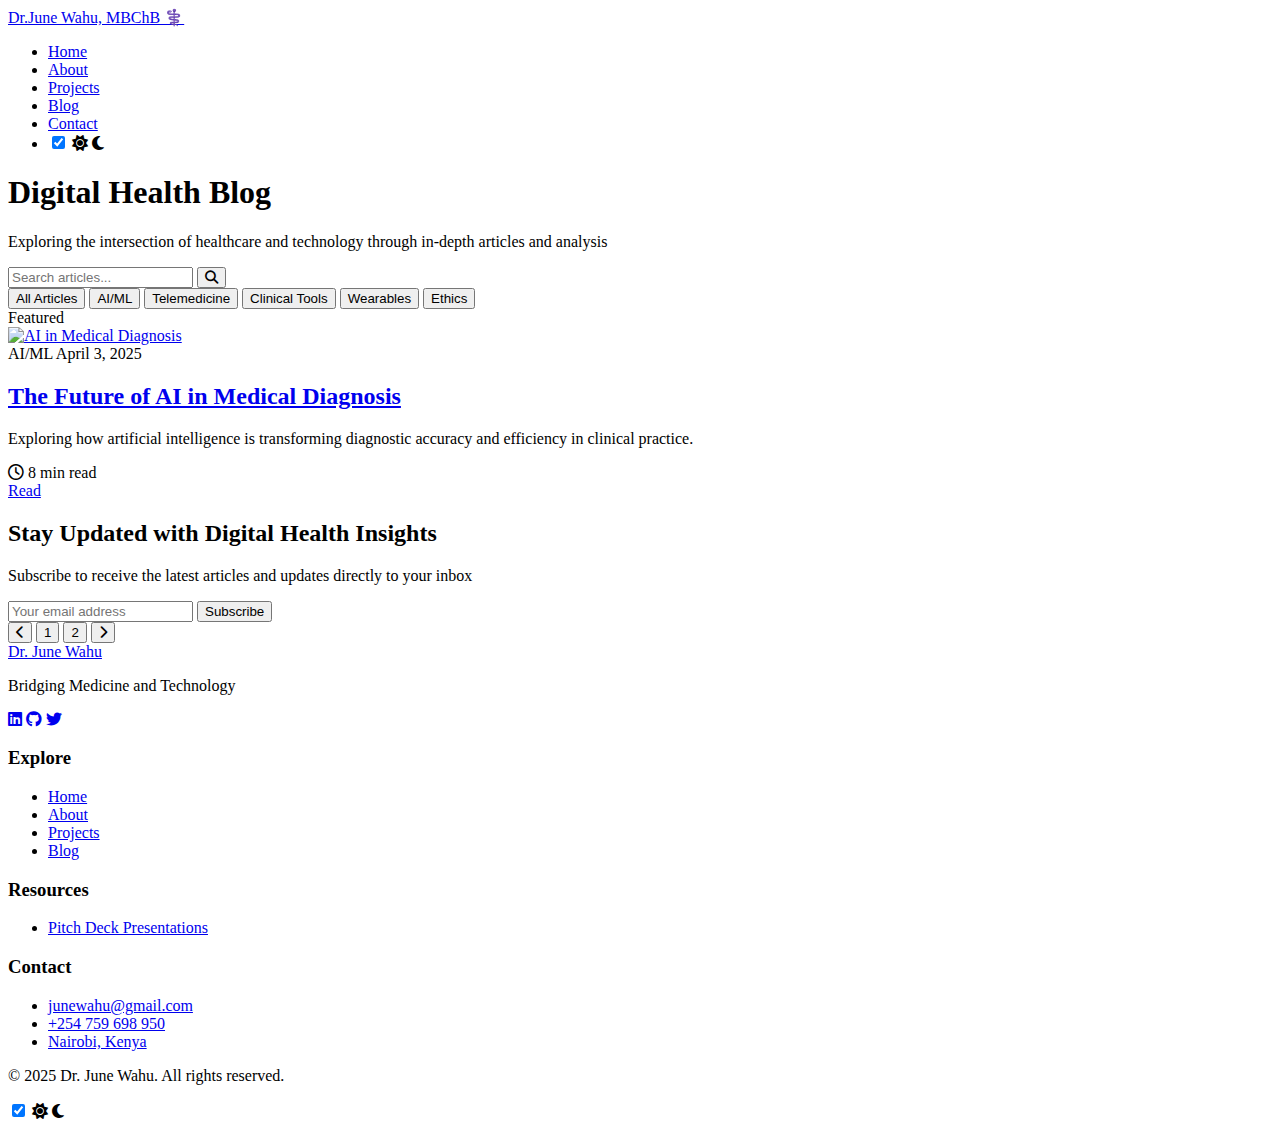
==== blog/index.html @ 99b5a613 "feat: add core HTML skeleton for homepage, pitch decks and blog" ====
<!DOCTYPE html>
<html lang="en">
<head>
    <meta charset="UTF-8">
    <meta name="viewport" content="width=device-width, initial-scale=1.0">
    <title>Digital Health Blog | Dr. June Wahu</title>
    <meta name="description" content="Exploring the intersection of healthcare and technology with Dr. June Wahu">
    <!-- Favicon -->
    <link rel="icon" href="../assets/images/favicon.ico">
    <!-- Font Awesome for icons -->
    <link rel="stylesheet" href="https://cdnjs.cloudflare.com/ajax/libs/font-awesome/6.4.0/css/all.min.css">
    <!-- Google Fonts -->
    <link href="https://fonts.googleapis.com/css2?family=Poppins:wght@300;400;500;600;700&family=Playfair+Display:wght@400;500;600;700&display=swap" rel="stylesheet">
    <!-- CSS -->
    <link rel="stylesheet" href="../assets/css/main.css">
    <link rel="stylesheet" href="../assets/css/light-mode.css" id="theme-style">
</head>
<body>
    <!-- Navigation -->
    <header class="glassmorphism">
        <div class="container">
            <nav>
                <div class="logo">
                    <a href="../index.html">Dr.<span>June Wahu, MBChB ⚕️</span></a>
                </div>
                <ul class="nav-links">
                    <li><a href="../index.html#home">Home</a></li>
                    <li><a href="../index.html#about">About</a></li>
                    <li><a href="../index.html#projects">Projects</a></li>
                    <li><a href="index.html" class="active">Blog</a></li>
                    <li><a href="../index.html#contact">Contact</a></li>
                    <li>
                        <div class="theme-toggle">
                            <input type="checkbox" id="dark-mode-toggle" checked>
                            <label for="dark-mode-toggle" class="toggle-label">
                                <i class="fas fa-sun"></i>
                                <i class="fas fa-moon"></i>
                                <span class="ball"></span>
                            </label>
                        </div>
                    </li>
                </ul>
                <div class="hamburger">
                    <span class="bar"></span>
                    <span class="bar"></span>
                    <span class="bar"></span>
                </div>
            </nav>
        </div>
    </header>

    <!-- Blog Hero Section -->
    <section class="blog-hero">
        <div class="container">
            <h1>Digital Health Blog</h1>
            <p class="subtitle">Exploring the intersection of healthcare and technology through in-depth articles and analysis</p>
            <div class="search-bar">
                <input type="text" placeholder="Search articles...">
                <button class="btn btn-primary"><i class="fas fa-search"></i></button>
            </div>
        </div>
    </section>

    <!-- Blog Content -->
    <main class="blog-index">
        <div class="container">
            <!-- Category Filter -->
            <div class="category-filter">
                <button class="btn btn-secondary active">All Articles</button>
                <button class="btn btn-secondary">AI/ML</button>
                <button class="btn btn-secondary">Telemedicine</button>
                <button class="btn btn-secondary">Clinical Tools</button>
                <button class="btn btn-secondary">Wearables</button>
                <button class="btn btn-secondary">Ethics</button>
            </div>

            <!-- Blog Grid -->
            <div class="blog-grid">
                <!-- Featured Article -->
                <article class="blog-card glassmorphism">
                    <div class="featured-badge">Featured</div>
                    <a href="ai-medical-diagnosis.html" class="blog-card-image">
                        <img src="../assets/images/blog/ai-diagnosis.jpg" alt="AI in Medical Diagnosis">
                    </a>
                    <div class="blog-card-content">
                        <div class="post-meta">
                            <span class="category">AI/ML</span>
                            <span class="date">April 3, 2025</span>
                        </div>
                        <h2><a href="ai-medical-diagnosis.html">The Future of AI in Medical Diagnosis</a></h2>
                        <p>Exploring how artificial intelligence is transforming diagnostic accuracy and efficiency in clinical practice.</p>
                        <div class="blog-card-footer">
                            <div class="read-time">
                                <i class="far fa-clock"></i>
                                <span>8 min read</span>
                            </div>
                            <a href="ai-medical-diagnosis.html" class="btn btn-primary btn-sm">Read</a>
                        </div>
                    </div>
                </article>

                <!-- Repeat for other blog articles -->
            </div>

            <!-- Subscribe Call-to-Action -->
            <div class="subscribe-cta glassmorphism">
                <h2>Stay Updated with Digital Health Insights</h2>
                <p>Subscribe to receive the latest articles and updates directly to your inbox</p>
                <form class="subscribe-form">
                    <input type="email" placeholder="Your email address" required>
                    <button type="submit" class="btn btn-primary">Subscribe</button>
                </form>
            </div>

            <!-- Pagination -->
            <div class="pagination">
                <button class="btn btn-secondary disabled"><i class="fas fa-chevron-left"></i></button>
                <button class="btn btn-primary active">1</button>
                <button class="btn btn-secondary">2</button>
                <button class="btn btn-secondary"><i class="fas fa-chevron-right"></i></button>
            </div>
        </div>
    </main>

    <!-- Footer -->
    <footer class="footer">
        <div class="container">
            <div class="footer-content">
                <div class="footer-brand">
                    <a href="../index.html" class="logo">Dr. June Wahu</a>
                    <p>Bridging Medicine and Technology</p>
                    <div class="social-links">
                        <a href="https://linkedin.com/in/junewahumwangi" target="_blank"><i class="fab fa-linkedin"></i></a>
                        <a href="https://github.com/junewahu" target="_blank"><i class="fab fa-github"></i></a>
                        <a href="https://twitter.com/junewahu" target="_blank"><i class="fab fa-twitter"></i></a>
                    </div>
                </div>
                <div class="footer-links">
                    <div class="footer-column">
                        <h3>Explore</h3>
                        <ul>
                            <li><a href="../index.html#home">Home</a></li>
                            <li><a href="../index.html#about">About</a></li>
                            <li><a href="../index.html#projects">Projects</a></li>
                            <li><a href="index.html">Blog</a></li>
                        </ul>
                    </div>
                    <div class="footer-column">
                        <h3>Resources</h3>
                        <ul>
                            <li><a href="#">Pitch Deck Presentations</a></li>
                        </ul>
                    </div>
                    <div class="footer-column">
                        <h3>Contact</h3>
                        <ul>
                            <li><a href="mailto:junewahu@gmail.com">junewahu@gmail.com</a></li>
                            <li><a href="tel:+254759698950">+254 759 698 950</a></li>
                            <li><a href="#">Nairobi, Kenya</a></li>
                        </ul>
                    </div>
                </div>
            </div>
            <div class="footer-bottom">
                <p>&copy; 2025 Dr. June Wahu. All rights reserved.</p>
                <div class="theme-toggle">
                    <input type="checkbox" id="footer-dark-mode-toggle" checked>
                    <label for="footer-dark-mode-toggle" class="toggle-label">
                        <i class="fas fa-sun"></i>
                        <i class="fas fa-moon"></i>
                        <span class="ball"></span>
                    </label>
                </div>
            </div>
        </div>
    </footer>

    <!-- JavaScript -->
    <script src="../assets/js/main.js"></script>
    <script>
        // Theme toggle functionality and other scripts
    </script>
</body>
</html>
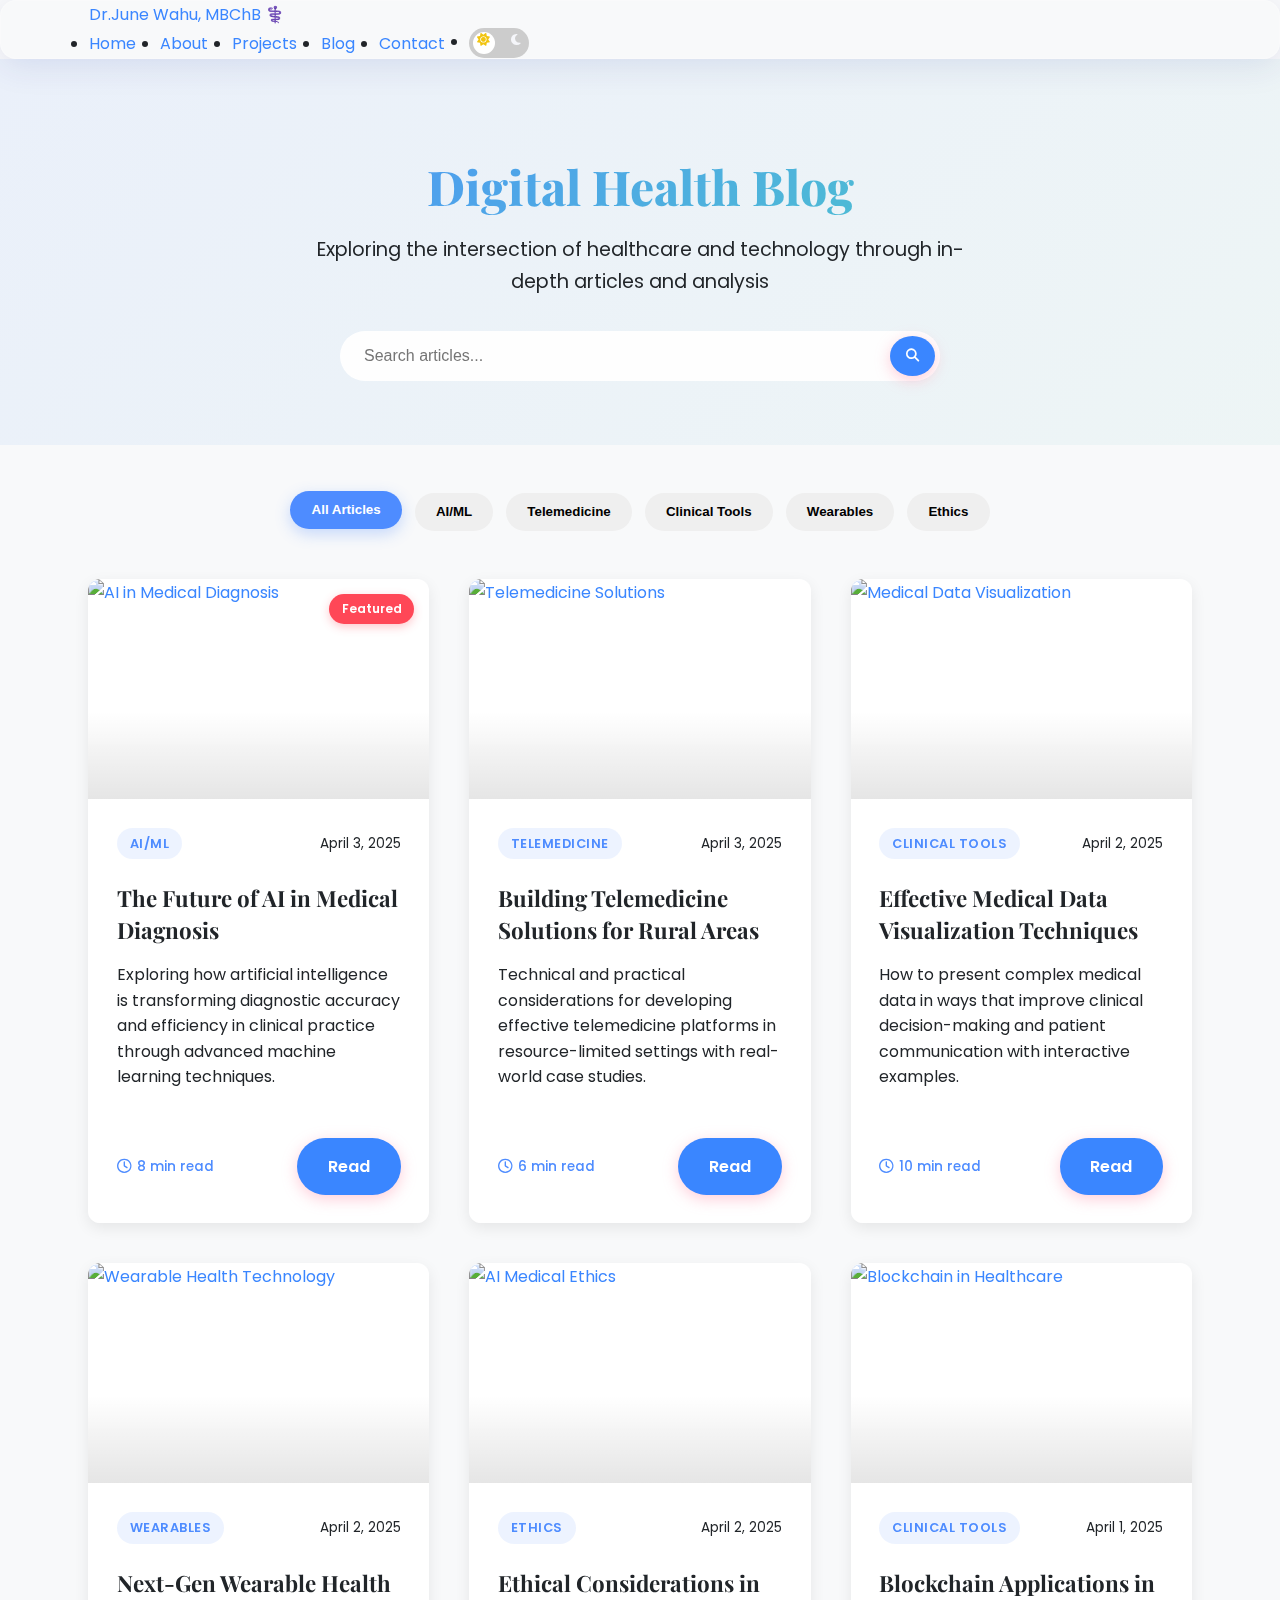
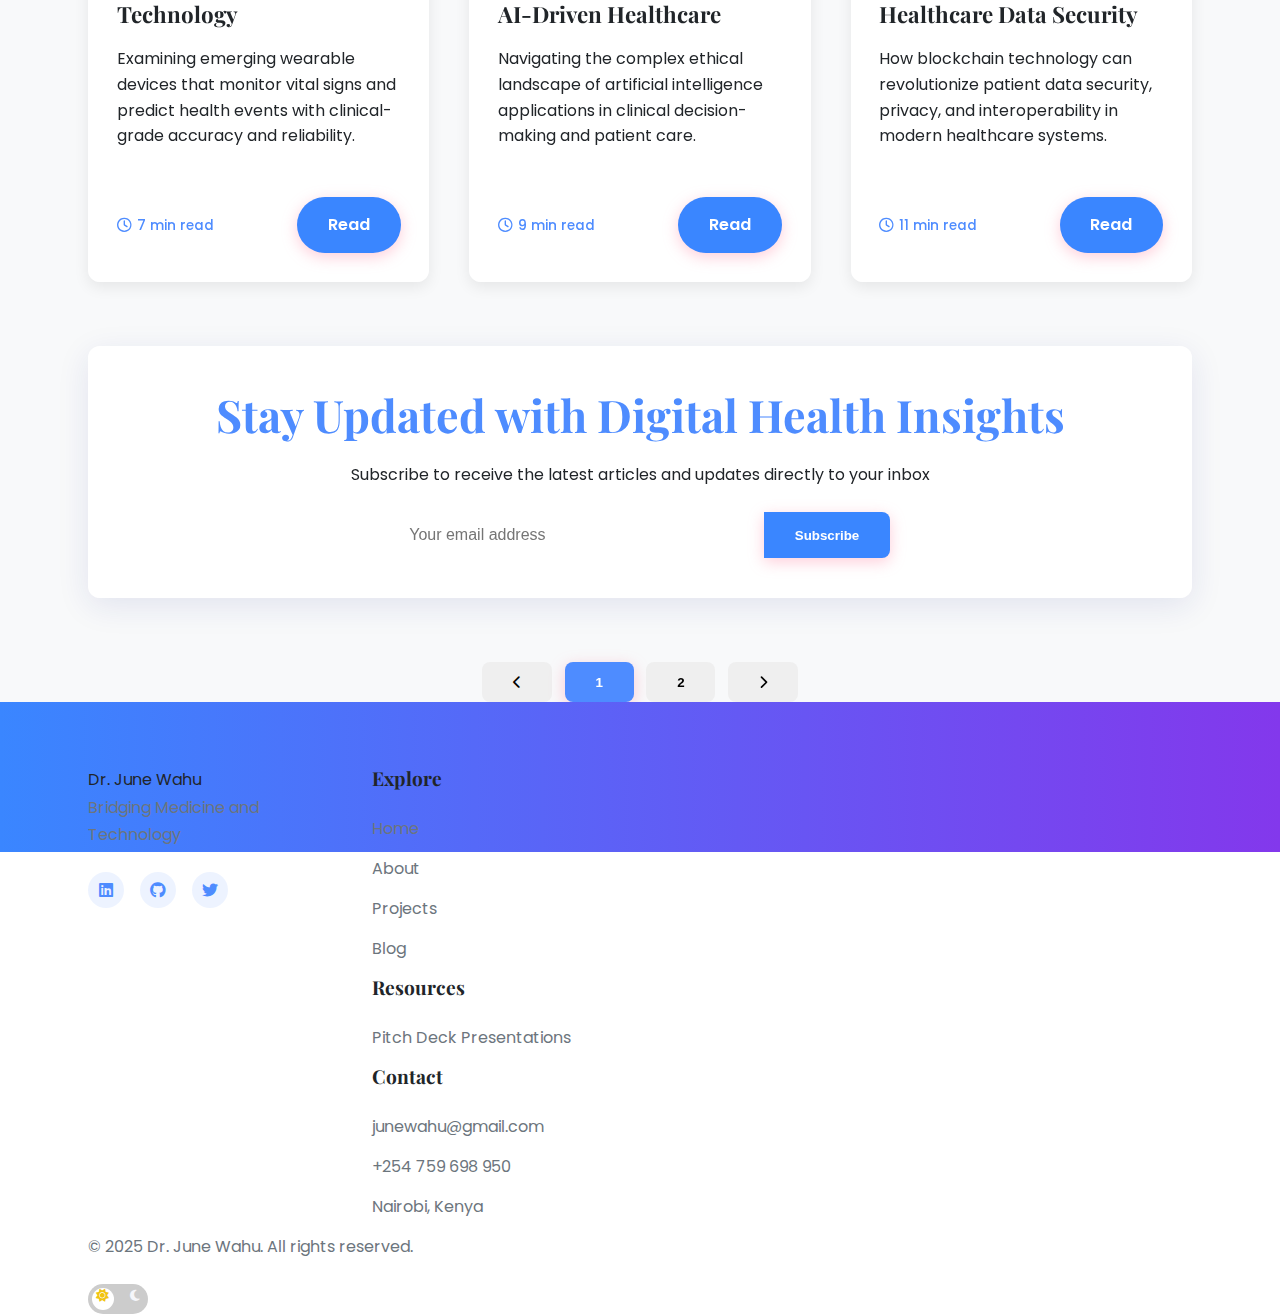
==== commit 31035049: "feat: implement blog section with article templates" ====
--- a/blog/index.html
+++ b/blog/index.html
@@ -5,180 +5,864 @@
     <meta name="viewport" content="width=device-width, initial-scale=1.0">
     <title>Digital Health Blog | Dr. June Wahu</title>
     <meta name="description" content="Exploring the intersection of healthcare and technology with Dr. June Wahu">
+    
     <!-- Favicon -->
     <link rel="icon" href="../assets/images/favicon.ico">
+    
     <!-- Font Awesome for icons -->
     <link rel="stylesheet" href="https://cdnjs.cloudflare.com/ajax/libs/font-awesome/6.4.0/css/all.min.css">
+    
     <!-- Google Fonts -->
     <link href="https://fonts.googleapis.com/css2?family=Poppins:wght@300;400;500;600;700&family=Playfair+Display:wght@400;500;600;700&display=swap" rel="stylesheet">
-    <!-- CSS -->
+   
+    <!-- Our CSS -->
     <link rel="stylesheet" href="../assets/css/main.css">
     <link rel="stylesheet" href="../assets/css/light-mode.css" id="theme-style">
+    
+    <style>
+        :root {
+            --blog-primary: #4e8cff;
+            --blog-primary-light: rgba(78, 140, 255, 0.1);
+            --blog-card-hover-shadow: 0 15px 30px rgba(0,0,0,0.12);
+        }
+        
+        /* Navigation spacing */
+        .nav-links {
+            display: flex;
+            align-items: center;
+            gap: 1.5rem; /* Added gap between nav items */
+        }
+        
+        .nav-links li {
+            margin: 0;
+            padding: 0;
+        }
+        
+        .nav-links a {
+            padding: 0.5rem 0;
+            position: relative;
+        }
+        
+        /* Theme toggle styles */
+        .theme-toggle {
+            position: relative;
+            display: inline-block;
+            width: 60px;
+            height: 30px;
+        }
+        
+        .theme-toggle input {
+            opacity: 0;
+            width: 0;
+            height: 0;
+        }
+        
+        .toggle-label {
+            position: absolute;
+            cursor: pointer;
+            top: 0;
+            left: 0;
+            right: 0;
+            bottom: 0;
+            background-color: #ccc;
+            transition: .4s;
+            border-radius: 34px;
+        }
+        
+        .toggle-label:before {
+            position: absolute;
+            content: "";
+            height: 22px;
+            width: 22px;
+            left: 4px;
+            bottom: 4px;
+            background-color: white;
+            transition: .4s;
+            border-radius: 50%;
+        }
+        
+        input:checked + .toggle-label {
+            background-color: var(--blog-primary);
+        }
+        
+        input:checked + .toggle-label:before {
+            transform: translateX(30px);
+        }
+        
+        .toggle-label i {
+            position: absolute;
+            top: 6px;
+            font-size: 0.8rem;
+        }
+        
+        .toggle-label .fa-sun {
+            left: 8px;
+            color: #f1c40f;
+        }
+        
+        .toggle-label .fa-moon {
+            right: 8px;
+            color: #f5f6fa;
+        }
+        
+        /* Blog-specific styles */
+        .blog-hero {
+            background: linear-gradient(135deg, rgba(78, 140, 255, 0.08) 0%, rgba(120, 204, 196, 0.08) 100%);
+            padding: 6rem 0 4rem;
+            text-align: center;
+            margin-bottom: 3rem;
+            position: relative;
+            overflow: hidden;
+        }
+        
+        .blog-hero::before {
+            content: '';
+            position: absolute;
+            top: 0;
+            left: 0;
+            right: 0;
+            bottom: 0;
+            background: url('../assets/images/blog/pattern.svg') no-repeat center/cover;
+            opacity: 0.03;
+            z-index: 0;
+        }
+        
+        .blog-hero .container {
+            position: relative;
+            z-index: 1;
+        }
+        
+        .blog-hero h1 {
+            font-size: 3rem;
+            margin-bottom: 1rem;
+            background: linear-gradient(135deg, var(--blog-primary), #4ecdc4);
+            -webkit-background-clip: text;
+            background-clip: text;
+            color: transparent;
+        }
+        
+        .blog-hero .subtitle {
+            font-size: 1.2rem;
+            color: var(--text-secondary);
+            max-width: 700px;
+            margin: 0 auto 2rem;
+        }
+        
+        .blog-grid {
+            display: grid;
+            grid-template-columns: repeat(auto-fill, minmax(320px, 1fr));
+            gap: 2.5rem;
+            margin: 3rem 0;
+        }
+        
+        .blog-card {
+            transition: all 0.4s cubic-bezier(0.175, 0.885, 0.32, 1.1);
+            height: 100%;
+            display: flex;
+            flex-direction: column;
+            border-radius: 12px;
+            overflow: hidden;
+            background: var(--card-bg);
+            box-shadow: 0 5px 15px rgba(0,0,0,0.08);
+            border: 1px solid var(--border-color);
+        }
+        
+        .blog-card:hover {
+            transform: translateY(-8px);
+            box-shadow: var(--blog-card-hover-shadow);
+            border-color: var(--blog-primary-light);
+        }
+        
+        .blog-card-image {
+            height: 220px;
+            overflow: hidden;
+            position: relative;
+        }
+        
+        .blog-card-image::after {
+            content: '';
+            position: absolute;
+            bottom: 0;
+            left: 0;
+            right: 0;
+            height: 40%;
+            background: linear-gradient(to top, rgba(0,0,0,0.1), transparent);
+        }
+        
+        .blog-card-image img {
+            width: 100%;
+            height: 100%;
+            object-fit: cover;
+            transition: transform 0.8s ease;
+        }
+        
+        .blog-card:hover .blog-card-image img {
+            transform: scale(1.08);
+        }
+        
+        .blog-card-content {
+            padding: 1.8rem;
+            flex-grow: 1;
+            display: flex;
+            flex-direction: column;
+        }
+        
+        .blog-card-footer {
+            margin-top: auto;
+            padding-top: 1.5rem;
+            display: flex;
+            justify-content: space-between;
+            align-items: center;
+            border-top: 1px solid var(--border-color);
+        }
+        
+        .read-time {
+            display: flex;
+            align-items: center;
+            color: var(--blog-primary);
+            font-size: 0.85rem;
+            font-weight: 500;
+        }
+        
+        .read-time i {
+            margin-right: 6px;
+            font-size: 0.9rem;
+        }
+        
+        .post-meta {
+            display: flex;
+            justify-content: space-between;
+            margin-bottom: 1rem;
+            font-size: 0.9rem;
+            align-items: center;
+        }
+        
+        .category {
+            background: var(--blog-primary-light);
+            color: var(--blog-primary);
+            padding: 0.3rem 0.8rem;
+            border-radius: 20px;
+            font-weight: 600;
+            font-size: 0.8rem;
+            text-transform: uppercase;
+            letter-spacing: 0.5px;
+        }
+        
+        .date {
+            color: var(--text-secondary);
+            font-size: 0.85rem;
+        }
+        
+        .blog-card h2 {
+            font-size: 1.4rem;
+            margin: 0.5rem 0 1rem;
+            line-height: 1.4;
+        }
+        
+        .blog-card h2 a {
+            color: inherit;
+            text-decoration: none;
+            background-image: linear-gradient(var(--blog-primary), var(--blog-primary));
+            background-size: 0% 2px;
+            background-repeat: no-repeat;
+            background-position: left 85%;
+            transition: background-size 0.3s ease;
+        }
+        
+        .blog-card h2 a:hover {
+            background-size: 100% 2px;
+        }
+        
+        .blog-card p {
+            color: var(--text-secondary);
+            margin-bottom: 1.5rem;
+            line-height: 1.6;
+        }
+        
+        .search-bar {
+            max-width: 600px;
+            margin: 2rem auto 0;
+            display: flex;
+            position: relative;
+        }
+        
+        .search-bar input {
+            flex-grow: 1;
+            padding: 1rem 1.5rem;
+            border: 1px solid var(--border-color);
+            border-radius: 50px;
+            font-size: 1rem;
+            padding-right: 4rem;
+            transition: all 0.3s ease;
+            background: var(--card-bg);
+        }
+        
+        .search-bar input:focus {
+            outline: none;
+            border-color: var(--blog-primary);
+            box-shadow: 0 0 0 3px rgba(78, 140, 255, 0.2);
+        }
+        
+        .search-bar button {
+            position: absolute;
+            right: 5px;
+            top: 5px;
+            bottom: 5px;
+            width: 45px;
+            border-radius: 50%;
+            display: flex;
+            align-items: center;
+            justify-content: center;
+            padding: 0;
+        }
+        
+        .category-filter {
+            display: flex;
+            gap: 0.8rem;
+            margin-bottom: 2.5rem;
+            flex-wrap: wrap;
+            justify-content: center;
+        }
+        
+        .category-filter button {
+            transition: all 0.2s ease;
+            padding: 0.6rem 1.2rem;
+        }
+        
+        .category-filter button.active {
+            background: var(--blog-primary);
+            color: white;
+            transform: translateY(-2px);
+            box-shadow: 0 5px 15px rgba(78, 140, 255, 0.3);
+        }
+        
+        .pagination {
+            display: flex;
+            justify-content: center;
+            gap: 0.8rem;
+            margin-top: 4rem;
+        }
+        
+        .pagination button {
+            min-width: 40px;
+            height: 40px;
+            display: flex;
+            align-items: center;
+            justify-content: center;
+            border-radius: 8px;
+        }
+        
+        .pagination button.active {
+            background: var(--blog-primary);
+            color: white;
+            font-weight: 600;
+        }
+        
+        .featured-badge {
+            position: absolute;
+            top: 15px;
+            right: 15px;
+            background: #ff4757;
+            color: white;
+            padding: 0.3rem 0.8rem;
+            border-radius: 20px;
+            font-size: 0.75rem;
+            font-weight: 600;
+            z-index: 1;
+            box-shadow: 0 3px 10px rgba(255, 71, 87, 0.3);
+        }
+        
+        .subscribe-cta {
+            background: var(--card-bg);
+            border-radius: 12px;
+            padding: 2.5rem;
+            margin: 4rem 0;
+            text-align: center;
+            border: 1px solid var(--border-color);
+        }
+        
+        .subscribe-cta h2 {
+            margin-bottom: 1rem;
+            color: var(--blog-primary);
+        }
+        
+        .subscribe-cta p {
+            max-width: 600px;
+            margin: 0 auto 1.5rem;
+            color: var(--text-secondary);
+        }
+        
+        .subscribe-form {
+            display: flex;
+            max-width: 500px;
+            margin: 0 auto;
+        }
+        
+        .subscribe-form input {
+            flex-grow: 1;
+            padding: 0.9rem 1.2rem;
+            border: 1px solid var(--border-color);
+            border-radius: 8px 0 0 8px;
+            font-size: 1rem;
+        }
+        
+        .subscribe-form button {
+            border-radius: 0 8px 8px 0;
+        }
+        
+        /* Footer social links styling */
+        .social-links {
+            display: flex;
+            gap: 1rem;
+            margin-top: 1rem;
+        }
+        
+        .social-links a {
+            display: inline-flex;
+            align-items: center;
+            justify-content: center;
+            width: 36px;
+            height: 36px;
+            border-radius: 50%;
+            background-color: var(--blog-primary-light);
+            color: var(--blog-primary);
+            transition: all 0.3s ease;
+        }
+        
+        .social-links a:hover {
+            background-color: var(--blog-primary);
+            color: white;
+            transform: translateY(-2px);
+        }
+        
+        @media (max-width: 768px) {
+            .blog-hero {
+                padding: 4rem 0 3rem;
+            }
+            
+            .blog-hero h1 {
+                font-size: 2.2rem;
+            }
+            
+            .blog-grid {
+                grid-template-columns: 1fr;
+                gap: 2rem;
+            }
+            
+            .nav-links {
+                gap: 1rem; /* Smaller gap on mobile */
+            }
+            
+            .subscribe-form {
+                flex-direction: column;
+            }
+            
+            .subscribe-form input,
+            .subscribe-form button {
+                border-radius: 8px;
+                width: 100%;
+            }
+            
+            .subscribe-form button {
+                margin-top: 0.8rem;
+            }
+            
+            .footer-content {
+                flex-direction: column;
+            }
+            
+            .footer-links {
+                margin-top: 2rem;
+            }
+            
+            .footer-column {
+                margin-bottom: 1.5rem;
+            }
+        }
+    </style>
 </head>
 <body>
-    <!-- Navigation -->
-    <header class="glassmorphism">
-        <div class="container">
-            <nav>
-                <div class="logo">
-                    <a href="../index.html">Dr.<span>June Wahu, MBChB ⚕️</span></a>
-                </div>
-                <ul class="nav-links">
-                    <li><a href="../index.html#home">Home</a></li>
-                    <li><a href="../index.html#about">About</a></li>
-                    <li><a href="../index.html#projects">Projects</a></li>
-                    <li><a href="index.html" class="active">Blog</a></li>
-                    <li><a href="../index.html#contact">Contact</a></li>
-                    <li>
-                        <div class="theme-toggle">
-                            <input type="checkbox" id="dark-mode-toggle" checked>
-                            <label for="dark-mode-toggle" class="toggle-label">
-                                <i class="fas fa-sun"></i>
-                                <i class="fas fa-moon"></i>
-                                <span class="ball"></span>
-                            </label>
+
+<!-- Navigation -->
+<header class="glassmorphism">
+    <div class="container">
+        <nav>
+            <div class="logo">
+                <a href="../index.html">Dr.<span>June Wahu, MBChB ⚕️</span></a>
+            </div>
+            <ul class="nav-links">
+                <li><a href="../index.html#home">Home</a></li>
+                <li><a href="../index.html#about">About</a></li>
+                <li><a href="../index.html#projects">Projects</a></li>
+                <li><a href="index.html" class="active">Blog</a></li>
+                <li><a href="../index.html#contact">Contact</a></li>
+                <li>
+                    <div class="theme-toggle">
+                        <input type="checkbox" id="dark-mode-toggle" checked>
+                        <label for="dark-mode-toggle" class="toggle-label">
+                            <i class="fas fa-sun"></i>
+                            <i class="fas fa-moon"></i>
+                            <span class="ball"></span>
+                        </label>
+                    </div>
+                </li>
+            </ul>
+            <div class="hamburger">
+                <span class="bar"></span>
+                <span class="bar"></span>
+                <span class="bar"></span>
+            </div>
+        </nav>
+    </div>
+</header>
+
+<!-- Blog Hero Section -->
+<section class="blog-hero">
+    <div class="container">
+        <h1>Digital Health Blog</h1>
+        <p class="subtitle">Exploring the intersection of healthcare and technology through in-depth articles and analysis</p>
+        <div class="search-bar">
+            <input type="text" placeholder="Search articles...">
+            <button class="btn btn-primary"><i class="fas fa-search"></i></button>
+        </div>
+    </div>
+</section>
+
+<!-- Blog Content -->
+<main class="blog-index">
+    <div class="container">
+        <div class="category-filter">
+            <button class="btn btn-secondary active">All Articles</button>
+            <button class="btn btn-secondary">AI/ML</button>
+            <button class="btn btn-secondary">Telemedicine</button>
+            <button class="btn btn-secondary">Clinical Tools</button>
+            <button class="btn btn-secondary">Wearables</button>
+            <button class="btn btn-secondary">Ethics</button>
+        </div>
+        
+        <div class="blog-grid">
+            <!-- Featured Article -->
+            <article class="blog-card glassmorphism">
+                <div class="featured-badge">Featured</div>
+                <a href="ai-medical-diagnosis.html" class="blog-card-image">
+                    <img src="../assets/images/blog/ai-diagnosis.jpg" alt="AI in Medical Diagnosis">
+                </a>
+                <div class="blog-card-content">
+                    <div class="post-meta">
+                        <span class="category">AI/ML</span>
+                        <span class="date">April 3, 2025</span>
+                    </div>
+                    <h2><a href="ai-medical-diagnosis.html">The Future of AI in Medical Diagnosis</a></h2>
+                    <p>Exploring how artificial intelligence is transforming diagnostic accuracy and efficiency in clinical practice through advanced machine learning techniques.</p>
+                    <div class="blog-card-footer">
+                        <div class="read-time">
+                            <i class="far fa-clock"></i>
+                            <span>8 min read</span>
                         </div>
-                    </li>
-                </ul>
-                <div class="hamburger">
-                    <span class="bar"></span>
-                    <span class="bar"></span>
-                    <span class="bar"></span>
-                </div>
-            </nav>
+                        <a href="ai-medical-diagnosis.html" class="btn btn-primary btn-sm">Read</a>
+                    </div>
+                </div>
+            </article>
+            
+            <!-- Article 2 -->
+            <article class="blog-card glassmorphism">
+                <a href="telemedicine-solutions.html" class="blog-card-image">
+                    <img src="../assets/images/blog/telemed-pic.png" alt="Telemedicine Solutions">
+                </a>
+                <div class="blog-card-content">
+                    <div class="post-meta">
+                        <span class="category">Telemedicine</span>
+                        <span class="date">April 3, 2025</span>
+                    </div>
+                    <h2><a href="telemedicine-solutions.html">Building Telemedicine Solutions for Rural Areas</a></h2>
+                    <p>Technical and practical considerations for developing effective telemedicine platforms in resource-limited settings with real-world case studies.</p>
+                    <div class="blog-card-footer">
+                        <div class="read-time">
+                            <i class="far fa-clock"></i>
+                            <span>6 min read</span>
+                        </div>
+                        <a href="telemedicine-solutions.html" class="btn btn-primary btn-sm">Read</a>
+                    </div>
+                </div>
+            </article>
+            
+            <!-- Article 3 -->
+            <article class="blog-card glassmorphism">
+                <a href="medical-data-visualization.html" class="blog-card-image">
+                    <img src="../assets/images/blog/data-viz.jpg" alt="Medical Data Visualization">
+                </a>
+                <div class="blog-card-content">
+                    <div class="post-meta">
+                        <span class="category">Clinical Tools</span>
+                        <span class="date">April 2, 2025</span>
+                    </div>
+                    <h2><a href="medical-data-visualization.html">Effective Medical Data Visualization Techniques</a></h2>
+                    <p>How to present complex medical data in ways that improve clinical decision-making and patient communication with interactive examples.</p>
+                    <div class="blog-card-footer">
+                        <div class="read-time">
+                            <i class="far fa-clock"></i>
+                            <span>10 min read</span>
+                        </div>
+                        <a href="medical-data-visualization.html" class="btn btn-primary btn-sm">Read</a>
+                    </div>
+                </div>
+            </article>
+            
+            <!-- Article 4 -->
+            <article class="blog-card glassmorphism">
+                <a href="wearable-health-tech.html" class="blog-card-image">
+                    <img src="../assets/images/blog/wearables.jpg" alt="Wearable Health Technology">
+                </a>
+                <div class="blog-card-content">
+                    <div class="post-meta">
+                        <span class="category">Wearables</span>
+                        <span class="date">April 2, 2025</span>
+                    </div>
+                    <h2><a href="wearable-health-tech.html">Next-Gen Wearable Health Technology</a></h2>
+                    <p>Examining emerging wearable devices that monitor vital signs and predict health events with clinical-grade accuracy and reliability.</p>
+                    <div class="blog-card-footer">
+                        <div class="read-time">
+                            <i class="far fa-clock"></i>
+                            <span>7 min read</span>
+                        </div>
+                        <a href="wearable-health-tech.html" class="btn btn-primary btn-sm">Read</a>
+                    </div>
+                </div>
+            </article>
+            
+            <!-- Article 5 -->
+            <article class="blog-card glassmorphism">
+                <a href="ai-medical-ethics.html" class="blog-card-image">
+                    <img src="../assets/images/blog/ai-ethics.png" alt="AI Medical Ethics">
+                </a>
+                <div class="blog-card-content">
+                    <div class="post-meta">
+                        <span class="category">Ethics</span>
+                        <span class="date">April 2, 2025</span>
+                    </div>
+                    <h2><a href="ai-medical-ethics.html">Ethical Considerations in AI-Driven Healthcare</a></h2>
+                    <p>Navigating the complex ethical landscape of artificial intelligence applications in clinical decision-making and patient care.</p>
+                    <div class="blog-card-footer">
+                        <div class="read-time">
+                            <i class="far fa-clock"></i>
+                            <span>9 min read</span>
+                        </div>
+                        <a href="ai-medical-ethics.html" class="btn btn-primary btn-sm">Read</a>
+                    </div>
+                </div>
+            </article>
+            
+            <!-- Article 6 -->
+            <article class="blog-card glassmorphism">
+                <a href="blockchain-healthcare.html" class="blog-card-image">
+                    <img src="../assets/images/blog/blockchain.jpg" alt="Blockchain in Healthcare">
+                </a>
+                <div class="blog-card-content">
+                    <div class="post-meta">
+                        <span class="category">Clinical Tools</span>
+                        <span class="date">April 1, 2025</span>
+                    </div>
+                    <h2><a href="blockchain-healthcare.html">Blockchain Applications in Healthcare Data Security</a></h2>
+                    <p>How blockchain technology can revolutionize patient data security, privacy, and interoperability in modern healthcare systems.</p>
+                    <div class="blog-card-footer">
+                        <div class="read-time">
+                            <i class="far fa-clock"></i>
+                            <span>11 min read</span>
+                        </div>
+                        <a href="blockchain-healthcare.html" class="btn btn-primary btn-sm">Read</a>
+                    </div>
+                </div>
+            </article>
         </div>
-    </header>
+        
+        <div class="subscribe-cta glassmorphism">
+            <h2>Stay Updated with Digital Health Insights</h2>
+            <p>Subscribe to receive the latest articles and updates directly to your inbox</p>
+            <form class="subscribe-form">
+                <input type="email" placeholder="Your email address" required>
+                <button type="submit" class="btn btn-primary">Subscribe</button>
+            </form>
+        </div>
+        
+        <div class="pagination">
+            <button class="btn btn-secondary disabled"><i class="fas fa-chevron-left"></i></button>
+            <button class="btn btn-primary active">1</button>
+            <button class="btn btn-secondary">2</button>
+            <button class="btn btn-secondary"><i class="fas fa-chevron-right"></i></button>
+        </div>
+    </div>
+</main>
 
-    <!-- Blog Hero Section -->
-    <section class="blog-hero">
-        <div class="container">
-            <h1>Digital Health Blog</h1>
-            <p class="subtitle">Exploring the intersection of healthcare and technology through in-depth articles and analysis</p>
-            <div class="search-bar">
-                <input type="text" placeholder="Search articles...">
-                <button class="btn btn-primary"><i class="fas fa-search"></i></button>
+<!-- Footer -->
+<footer class="footer">
+    <div class="container">
+        <div class="footer-content">
+            <div class="footer-brand">
+                <a href="../index.html" class="logo">Dr. June Wahu</a>
+                <p>Bridging Medicine and Technology</p>
+                <div class="social-links">
+                    <a href="https://linkedin.com/in/junewahumwangi" target="_blank"><i class="fab fa-linkedin"></i></a>
+                    <a href="https://github.com/junewahu" target="_blank"><i class="fab fa-github"></i></a>
+                    <a href="https://twitter.com/junewahu" target="_blank"><i class="fab fa-twitter"></i></a>
+                </div>
+            </div>
+            <div class="footer-links">
+                <div class="footer-column">
+                    <h3>Explore</h3>
+                    <ul>
+                        <li><a href="../index.html#home">Home</a></li>
+                        <li><a href="../index.html#about">About</a></li>
+                        <li><a href="../index.html#projects">Projects</a></li>
+                        <li><a href="index.html">Blog</a></li>
+                    </ul>
+                </div>
+                <div class="footer-column">
+                    <h3>Resources</h3>
+                    <ul>
+                        <li><a href="#">Pitch Deck Presentations</a></li>
+                    </ul>
+                </div>
+                <div class="footer-column">
+                    <h3>Contact</h3>
+                    <ul>
+                        <li><a href="mailto:junewahu@gmail.com">junewahu@gmail.com</a></li>
+                        <li><a href="tel:+254759698950">+254 759 698 950</a></li>
+                        <li><a href="#">Nairobi, Kenya</a></li>
+                    </ul>
+                </div>
             </div>
         </div>
-    </section>
-
-    <!-- Blog Content -->
-    <main class="blog-index">
-        <div class="container">
-            <!-- Category Filter -->
-            <div class="category-filter">
-                <button class="btn btn-secondary active">All Articles</button>
-                <button class="btn btn-secondary">AI/ML</button>
-                <button class="btn btn-secondary">Telemedicine</button>
-                <button class="btn btn-secondary">Clinical Tools</button>
-                <button class="btn btn-secondary">Wearables</button>
-                <button class="btn btn-secondary">Ethics</button>
-            </div>
-
-            <!-- Blog Grid -->
-            <div class="blog-grid">
-                <!-- Featured Article -->
-                <article class="blog-card glassmorphism">
-                    <div class="featured-badge">Featured</div>
-                    <a href="ai-medical-diagnosis.html" class="blog-card-image">
-                        <img src="../assets/images/blog/ai-diagnosis.jpg" alt="AI in Medical Diagnosis">
-                    </a>
-                    <div class="blog-card-content">
-                        <div class="post-meta">
-                            <span class="category">AI/ML</span>
-                            <span class="date">April 3, 2025</span>
-                        </div>
-                        <h2><a href="ai-medical-diagnosis.html">The Future of AI in Medical Diagnosis</a></h2>
-                        <p>Exploring how artificial intelligence is transforming diagnostic accuracy and efficiency in clinical practice.</p>
-                        <div class="blog-card-footer">
-                            <div class="read-time">
-                                <i class="far fa-clock"></i>
-                                <span>8 min read</span>
-                            </div>
-                            <a href="ai-medical-diagnosis.html" class="btn btn-primary btn-sm">Read</a>
-                        </div>
-                    </div>
-                </article>
-
-                <!-- Repeat for other blog articles -->
-            </div>
-
-            <!-- Subscribe Call-to-Action -->
-            <div class="subscribe-cta glassmorphism">
-                <h2>Stay Updated with Digital Health Insights</h2>
-                <p>Subscribe to receive the latest articles and updates directly to your inbox</p>
-                <form class="subscribe-form">
-                    <input type="email" placeholder="Your email address" required>
-                    <button type="submit" class="btn btn-primary">Subscribe</button>
-                </form>
-            </div>
-
-            <!-- Pagination -->
-            <div class="pagination">
-                <button class="btn btn-secondary disabled"><i class="fas fa-chevron-left"></i></button>
-                <button class="btn btn-primary active">1</button>
-                <button class="btn btn-secondary">2</button>
-                <button class="btn btn-secondary"><i class="fas fa-chevron-right"></i></button>
+        <div class="footer-bottom">
+            <p>&copy; 2025 Dr. June Wahu. All rights reserved.</p>
+            <div class="theme-toggle">
+                <input type="checkbox" id="footer-dark-mode-toggle" checked>
+                <label for="footer-dark-mode-toggle" class="toggle-label">
+                    <i class="fas fa-sun"></i>
+                    <i class="fas fa-moon"></i>
+                    <span class="ball"></span>
+                </label>
             </div>
         </div>
-    </main>
+    </div>
+</footer>
 
-    <!-- Footer -->
-    <footer class="footer">
-        <div class="container">
-            <div class="footer-content">
-                <div class="footer-brand">
-                    <a href="../index.html" class="logo">Dr. June Wahu</a>
-                    <p>Bridging Medicine and Technology</p>
-                    <div class="social-links">
-                        <a href="https://linkedin.com/in/junewahumwangi" target="_blank"><i class="fab fa-linkedin"></i></a>
-                        <a href="https://github.com/junewahu" target="_blank"><i class="fab fa-github"></i></a>
-                        <a href="https://twitter.com/junewahu" target="_blank"><i class="fab fa-twitter"></i></a>
-                    </div>
-                </div>
-                <div class="footer-links">
-                    <div class="footer-column">
-                        <h3>Explore</h3>
-                        <ul>
-                            <li><a href="../index.html#home">Home</a></li>
-                            <li><a href="../index.html#about">About</a></li>
-                            <li><a href="../index.html#projects">Projects</a></li>
-                            <li><a href="index.html">Blog</a></li>
-                        </ul>
-                    </div>
-                    <div class="footer-column">
-                        <h3>Resources</h3>
-                        <ul>
-                            <li><a href="#">Pitch Deck Presentations</a></li>
-                        </ul>
-                    </div>
-                    <div class="footer-column">
-                        <h3>Contact</h3>
-                        <ul>
-                            <li><a href="mailto:junewahu@gmail.com">junewahu@gmail.com</a></li>
-                            <li><a href="tel:+254759698950">+254 759 698 950</a></li>
-                            <li><a href="#">Nairobi, Kenya</a></li>
-                        </ul>
-                    </div>
-                </div>
-            </div>
-            <div class="footer-bottom">
-                <p>&copy; 2025 Dr. June Wahu. All rights reserved.</p>
-                <div class="theme-toggle">
-                    <input type="checkbox" id="footer-dark-mode-toggle" checked>
-                    <label for="footer-dark-mode-toggle" class="toggle-label">
-                        <i class="fas fa-sun"></i>
-                        <i class="fas fa-moon"></i>
-                        <span class="ball"></span>
-                    </label>
-                </div>
-            </div>
-        </div>
-    </footer>
-
-    <!-- JavaScript -->
-    <script src="../assets/js/main.js"></script>
-    <script>
-        // Theme toggle functionality and other scripts
-    </script>
+<!-- JavaScript -->
+<script src="../assets/js/main.js"></script>
+<script>
+    // Theme toggle functionality
+    document.addEventListener('DOMContentLoaded', function() {
+        const themeToggle = document.getElementById('dark-mode-toggle');
+        const footerThemeToggle = document.getElementById('footer-dark-mode-toggle');
+        const themeStyle = document.getElementById('theme-style');
+        
+        // Check for saved theme preference or use preferred color scheme
+        const currentTheme = localStorage.getItem('theme') || 
+                            (window.matchMedia('(prefers-color-scheme: dark)').matches ? 'dark' : 'light');
+        
+        // Apply the current theme
+        if (currentTheme === 'dark') {
+            themeStyle.href = '../assets/css/dark-mode.css';
+            themeToggle.checked = true;
+            if (footerThemeToggle) footerThemeToggle.checked = true;
+        } else {
+            themeStyle.href = '../assets/css/light-mode.css';
+            themeToggle.checked = false;
+            if (footerThemeToggle) footerThemeToggle.checked = false;
+        }
+        
+        // Toggle theme when switch is clicked
+        themeToggle.addEventListener('change', function() {
+            if (this.checked) {
+                themeStyle.href = '../assets/css/dark-mode.css';
+                localStorage.setItem('theme', 'dark');
+            } else {
+                themeStyle.href = '../assets/css/light-mode.css';
+                localStorage.setItem('theme', 'light');
+            }
+            
+            // Sync footer toggle if it exists
+            if (footerThemeToggle) {
+                footerThemeToggle.checked = this.checked;
+            }
+        });
+        
+        // Sync footer toggle with main toggle
+        if (footerThemeToggle) {
+            footerThemeToggle.addEventListener('change', function() {
+                themeToggle.checked = this.checked;
+                themeToggle.dispatchEvent(new Event('change'));
+            });
+        }
+        
+        // Filter articles by category
+        const filterButtons = document.querySelectorAll('.category-filter button');
+        
+        filterButtons.forEach(button => {
+            button.addEventListener('click', function() {
+                filterButtons.forEach(btn => btn.classList.remove('active'));
+                this.classList.add('active');
+                
+                const category = this.textContent;
+                const articles = document.querySelectorAll('.blog-card');
+                
+                articles.forEach(article => {
+                    if (category === 'All Articles') {
+                        article.style.display = 'flex';
+                    } else {
+                        const articleCategory = article.querySelector('.category').textContent;
+                        article.style.display = articleCategory === category ? 'flex' : 'none';
+                    }
+                });
+            });
+        });
+        
+        // Search functionality
+        const searchInput = document.querySelector('.search-bar input');
+        const searchButton = document.querySelector('.search-bar button');
+        
+        searchButton.addEventListener('click', function() {
+            performSearch(searchInput.value);
+        });
+        
+        searchInput.addEventListener('keypress', function(e) {
+            if (e.key === 'Enter') {
+                performSearch(this.value);
+            }
+        });
+        
+        function performSearch(query) {
+            const articles = document.querySelectorAll('.blog-card');
+            const searchTerm = query.toLowerCase().trim();
+            
+            if (searchTerm === '') {
+                articles.forEach(article => article.style.display = 'flex');
+                return;
+            }
+            
+            articles.forEach(article => {
+                const title = article.querySelector('h2').textContent.toLowerCase();
+                const excerpt = article.querySelector('p').textContent.toLowerCase();
+                const category = article.querySelector('.category').textContent.toLowerCase();
+                
+                if (title.includes(searchTerm) || excerpt.includes(searchTerm) || category.includes(searchTerm)) {
+                    article.style.display = 'flex';
+                    article.scrollIntoView({ behavior: 'smooth', block: 'nearest' });
+                } else {
+                    article.style.display = 'none';
+                }
+            });
+        }
+        
+        // Subscribe form handling
+        const subscribeForm = document.querySelector('.subscribe-form');
+        subscribeForm.addEventListener('submit', function(e) {
+            e.preventDefault();
+            const email = this.querySelector('input').value;
+            // In a real implementation, you would send this to your backend
+            alert(`Thank you for subscribing! We've sent a confirmation email to ${email}`);
+            this.reset();
+        });
+    });
+</script>
 </body>
 </html>--- a/assets/css/main.css
+++ b/assets/css/main.css
@@ -0,0 +1,342 @@
+/* Base Variables*/
+:root {
+    /* Soft Feminine Color Palette */
+    --primary: #ff85a2; /* Soft Pink */
+    --secondary: #a18cd1; /* Lavender */
+    --accent: #fbc2eb; /* Blush Pink */
+    --background: #fff9fb; /* Very light pink */
+    --text: #5a4a6a; /* Deep purple-gray */
+    --text-light: #a38fb9; /* Soft purple */
+    --white: #ffffff;
+    --black: #000000;
+  
+    /* Dark Mode Variables */
+    --dark-primary: #f8a5c2; /* Soft Pink */
+    --dark-secondary: #b8a1e8; /* Light Lavender */
+    --dark-accent: #ffcce6; /* Light Blush */
+    --dark-background: #1a1423; /* Deep purple */
+    --dark-text: #e2d9f3; /* Light lavender */
+    --dark-text-light: #c1b3d9;
+  
+    /* Glassmorphism Effects */
+    --glass-bg: rgba(255, 255, 255, 0.3);
+    --glass-border: rgba(255, 255, 255, 0.4);
+    --glass-shadow: 0 8px 32px 0 rgba(255, 133, 162, 0.2);
+  
+    /* Dark Glassmorphism */
+    --dark-glass-bg: rgba(42, 33, 61, 0.4);
+    --dark-glass-border: rgba(255, 255, 255, 0.1);
+  
+    /* Other Variables */
+    --border-radius: 16px;
+    --border-radius-lg: 24px;
+    --transition: all 0.3s cubic-bezier(0.25, 0.8, 0.25, 1);
+    --transition-slow: all 0.6s cubic-bezier(0.16, 1, 0.3, 1);
+    --shadow: 0 4px 20px rgba(255, 133, 162, 0.1);
+    --shadow-lg: 0 15px 30px rgba(255, 133, 162, 0.15);
+    --header-height: 80px;    
+}
+  
+ /* Global Resets*/
+ * {
+    margin: 0;
+    padding: 0;
+    box-sizing: border-box;
+  }
+  
+  html {
+    scroll-behavior: smooth;
+    font-size: 16px;
+  }
+  
+  body {
+    font-family: 'Poppins', sans-serif;
+    line-height: 1.7;
+    color: var(--text);
+    background-color: var(--background);
+    transition: var(--transition-slow);
+    overflow-x: hidden;
+  }
+
+   /* Typography*/
+/* Headings */
+h1, h2, h3, h4, h5, h6 {
+    font-family: 'Playfair Display', serif;
+    font-weight: 700;
+    line-height: 1.3;
+    margin-bottom: 1.2rem;
+  }
+  
+  h1 {
+    font-size: clamp(2.5rem, 5vw, 3.5rem);
+    font-weight: 800;
+  }
+  
+  h2 {
+    font-size: clamp(2rem, 4vw, 2.8rem);
+  }
+  
+  h3 {
+    font-size: clamp(1.5rem, 3vw, 2rem);
+  }
+  
+  /* Paragraphs */
+  p {
+    margin-bottom: 1.5rem;
+    color: var(--text-light);
+  }
+  
+  /* Links */
+  a {
+    text-decoration: none;
+    color: var(--primary);
+    transition: var(--transition);
+  }
+  
+  a:hover {
+    color: var(--secondary);
+  }
+
+  /* Layout */
+  .container {
+    width: 90%;
+    max-width: 1200px;
+    margin: 0 auto;
+    padding: 0 1.5rem;
+  }
+  
+  section {
+    padding: 6rem 0;
+    position: relative;
+  }
+  
+  @media (max-width: 768px) {
+    section {
+      padding: 4rem 0;
+    }
+  }
+
+    /* Layout */
+    .container {
+        width: 90%;
+        max-width: 1200px;
+        margin: 0 auto;
+        padding: 0 1.5rem;
+      }
+      
+      section {
+        padding: 6rem 0;
+        position: relative;
+      }
+      
+      @media (max-width: 768px) {
+        section {
+          padding: 4rem 0;
+        }
+      }
+
+/* Buttons */
+.btn {
+    display: inline-flex;
+    align-items: center;
+    justify-content: center;
+    gap: 0.5rem;
+    padding: 0.8rem 1.8rem;
+    border-radius: 50px;
+    font-weight: 600;
+    text-decoration: none;
+    transition: var(--transition);
+    border: 2px solid transparent;
+    cursor: pointer;
+    position: relative;
+    overflow: hidden;
+  }
+  
+  .btn::before {
+    content: '';
+    position: absolute;
+    top: 0;
+    left: 0;
+    width: 100%;
+    height: 100%;
+    background: linear-gradient(135deg, var(--primary), var(--secondary));
+    z-index: -1;
+    opacity: 0;
+    transition: var(--transition);
+  }
+  
+  .btn:hover::before {
+    opacity: 1;
+  }
+  
+  .btn-primary {
+    background-color: var(--primary);
+    color: var(--white);
+    box-shadow: 0 4px 15px rgba(255, 133, 162, 0.4);
+  }
+  
+  .btn-primary:hover {
+    color: var(--white);
+    transform: translateY(-3px);
+    box-shadow: 0 8px 25px rgba(255, 133, 162, 0.6);
+  }
+  
+  .btn-outline {
+    border-color: var(--primary);
+    color: var(--primary);
+    background-color: transparent;
+  }
+  
+  .btn-outline:hover {
+    color: var(--white);
+    border-color: var(--secondary);
+    background-color: var(--secondary);
+  }
+
+/* Glassmorphism Effect*/
+      .glassmorphism {
+        background: var(--glass-bg);
+        backdrop-filter: blur(12px);
+        -webkit-backdrop-filter: blur(12px);
+        border-radius: var(--border-radius);
+        border: 1px solid var(--glass-border);
+        box-shadow: var(--shadow);
+        transition: var(--transition);
+      }
+      
+      .glassmorphism:hover {
+        box-shadow: var(--shadow-lg);
+        transform: translateY(-5px);
+      }
+
+/* Responsive Design */
+@media (max-width: 1200px) {
+    .about-grid {
+      grid-template-columns: 1fr;
+    }
+  
+    .about-cards,
+    .about-timeline,
+    .about-skills,
+    .testimonials {
+      grid-column: span 1;
+    }
+  }
+  
+  @media (max-width: 768px) {
+    .timeline {
+      padding-left: 20px;
+    }
+  
+    .hero-content {
+      grid-template-columns: 1fr;
+      text-align: center;
+    }
+  
+    .hero-buttons {
+      justify-content: center;
+    }
+  
+    .hero-image {
+      margin-top: 3rem;
+    }
+  
+    .footer-content {
+      grid-template-columns: 1fr 1fr;
+    }
+  }
+
+      /* Footer */
+      .footer {
+        background-color: var(--white);
+        padding: 4rem 0 0;
+        position: relative;
+      }
+      
+      .footer::before {
+        content: '';
+        position: absolute;
+        top: 0;
+        left: 0;
+        right: 0;
+        height: 150px;
+        background: linear-gradient(135deg, var(--primary), var(--secondary));
+        z-index: 1;
+      }
+      
+      .footer-content {
+        position: relative;
+        z-index: 2;
+        display: grid;
+        grid-template-columns: repeat(4, 1fr);
+        gap: 2rem;
+      }
+      
+      .footer-links h3 {
+        font-size: 1.2rem;
+        margin-bottom: 1.5rem;
+        color: var(--text);
+      }
+      
+      .footer-links ul {
+        list-style: none;
+      }
+      
+      .footer-links li {
+        margin-bottom: 0.8rem;
+      }
+      
+      .footer-links a {
+        color: var(--text-light);
+        transition: var(--transition);
+      }
+      
+      .footer-links a:hover {
+        color: var(--primary);
+        padding-left: 5px;
+      }
+
+/* Theme Toggle */
+.theme-toggle-container {
+    margin-left: 1.5rem;
+    position: relative;
+  }
+  
+  .theme-checkbox {
+    display: none;
+  }
+  
+  .theme-label {
+    position: relative;
+    display: flex;
+    align-items: center;
+    justify-content: space-between;
+    width: 60px;
+    height: 30px;
+    background-color: var(--text-light);
+    border-radius: 50px;
+    padding: 0 5px;
+    cursor: pointer;
+    transition: var(--transition);
+  }
+  
+  .theme-ball {
+    position: absolute;
+    top: 3px;
+    left: 3px;
+    width: 24px;
+    height: 24px;
+    background-color: var(--white);
+    border-radius: 50%;
+    transition: transform 0.3s ease;
+  }
+  
+  .theme-checkbox:checked + .theme-label {
+    background-color: var(--primary);
+  }
+  
+  .theme-checkbox:checked + .theme-label .theme-ball {
+    transform: translateX(30px);
+  }
+
+  --- a/assets/css/light-mode.css
+++ b/assets/css/light-mode.css
@@ -0,0 +1,488 @@
+/* Light Mode Specific Styles */
+:root {
+    /* Modern Medical-Tech Color Palette */
+    --primary: #3a86ff;       /* Vivid Blue */
+    --secondary: #8338ec;     /* Violet */
+    --accent: #ff006e;        /* Magenta */
+    --background: #f8f9fa;    /* Off-white */
+    --text: #212529;         /* Dark Gray */
+    --text-light: #6c757d;   /* Medium Gray */
+    --white: #ffffff;
+    --black: #000000;
+    
+    /* Glassmorphism Effects */
+    --glass-bg: rgba(255, 255, 255, 0.1);
+    --glass-border: rgba(255, 255, 255, 0.18);
+    --glass-shadow: 0 8px 32px 0 rgba(31, 38, 135, 0.1);
+    
+    /* Card Background */
+    --card-bg: rgba(255, 255, 255, 0.95);
+    
+    /* Shadows */
+    --shadow: 0 4px 20px rgba(0, 0, 0, 0.08);
+    --shadow-lg: 0 15px 30px rgba(0, 0, 0, 0.15);
+}
+
+body {
+    background-color: var(--background);
+    color: var(--text);
+}
+
+/* Header & Navigation */
+.header {
+    background-color: rgba(255, 255, 255, 0.9);
+    backdrop-filter: blur(10px);
+    -webkit-backdrop-filter: blur(10px);
+}
+
+.nav-link {
+    color: var(--text-light);
+}
+
+.nav-link:hover,
+.nav-link.active {
+    color: var(--primary);
+}
+
+.logo {
+    color: var(--text);
+}
+
+/* Cards */
+.card {
+    background-color: var(--card-bg);
+    box-shadow: var(--shadow);
+}
+
+.card-medical {
+    background: linear-gradient(135deg, rgba(58, 134, 255, 0.1), rgba(131, 56, 236, 0.1));
+}
+
+.card-tech {
+    background: linear-gradient(135deg, rgba(255, 0, 110, 0.1), rgba(58, 134, 255, 0.1));
+}
+
+.card-research {
+    background: linear-gradient(135deg, rgba(131, 56, 236, 0.1), rgba(255, 0, 110, 0.1));
+}
+
+/* Timeline */
+.timeline::before {
+    background-color: var(--primary);
+}
+
+.timeline-marker {
+    background-color: var(--primary);
+    border: 3px solid var(--background);
+    box-shadow: 0 0 0 3px var(--primary);
+}
+
+.timeline-date {
+    color: var(--primary);
+}
+
+.timeline-content h4 {
+    color: var(--primary);
+}
+
+/* Skills & Progress Bars */
+.skill-bar {
+    background-color: var(--text-light);
+    opacity: 0.2;
+}
+
+.skill-progress {
+    background: linear-gradient(90deg, var(--primary), var(--secondary));
+}
+
+/* Testimonials */
+.testimonial {
+    background-color: var(--white);
+    box-shadow: var(--shadow);
+}
+
+.testimonial-content::before,
+.testimonial-content::after {
+    color: var(--primary);
+}
+
+.testimonial-author h4 {
+    color: var(--primary);
+}
+
+.testimonial-author img {
+    border-color: var(--primary);
+}
+
+/* Projects */
+.project-card {
+    background-color: var(--white);
+    box-shadow: var(--shadow);
+}
+
+.project-badge {
+    background-color: var(--primary);
+    color: var(--white);
+}
+
+.project-category {
+    color: var(--primary);
+}
+
+.project-overlay {
+    background-color: rgba(58, 134, 255, 0.8);
+}
+
+.project-link {
+    border-color: var(--white);
+    color: var(--white);
+}
+
+.project-link:hover {
+    background-color: var(--white);
+    color: var(--primary);
+}
+
+/* Blog */
+.blog-card {
+    background-color: var(--white);
+    box-shadow: var(--shadow);
+}
+
+.category {
+    color: var(--primary);
+}
+
+.read-more {
+    color: var(--primary);
+}
+
+.read-more:hover {
+    color: var(--secondary);
+}
+
+/* Contact Form */
+.contact-form {
+    background-color: var(--white);
+    box-shadow: var(--shadow);
+}
+
+.form-group input,
+.form-group textarea {
+    background-color: rgba(0, 0, 0, 0.02);
+    border-color: rgba(0, 0, 0, 0.1);
+}
+
+.form-group input:focus,
+.form-group textarea:focus {
+    border-color: var(--primary);
+    box-shadow: 0 0 0 3px rgba(58, 134, 255, 0.1);
+}
+
+.form-group i {
+    color: var(--text-light);
+}
+
+/* Footer */
+.footer {
+    background-color: var(--white);
+}
+
+.footer::before {
+    background: linear-gradient(90deg, var(--primary), var(--secondary));
+}
+
+.footer-links a {
+    color: var(--text-light);
+}
+
+.footer-links a:hover {
+    color: var(--primary);
+}
+
+.social-icons a {
+    background-color: rgba(0, 0, 0, 0.05);
+    color: var(--text);
+}
+
+.social-icons a:hover {
+    background-color: var(--primary);
+    color: var(--white);
+}
+
+.footer-contact .contact-item i {
+    color: var(--primary);
+}
+
+.footer-contact .contact-item a:hover {
+    color: var(--primary);
+}
+
+/* Theme Color Picker */
+.color-options {
+    background-color: var(--white);
+    box-shadow: var(--shadow);
+}
+
+/* Back to Top Button */
+.back-to-top {
+    background-color: var(--primary);
+    color: var(--white);
+    box-shadow: var(--shadow);
+}
+
+.back-to-top:hover {
+    background-color: var(--secondary);
+}
+
+/* Particles Background */
+#particles-js {
+    background-color: var(--background);
+}
+
+/* Floating Shapes */
+.floating-shapes .shape {
+    background: rgba(255, 255, 255, 0.1);
+    backdrop-filter: blur(5px);
+    -webkit-backdrop-filter: blur(5px);
+}
+
+/* Glassmorphism Elements */
+.glassmorphism {
+    background: var(--glass-bg);
+    backdrop-filter: blur(12px);
+    -webkit-backdrop-filter: blur(12px);
+    border: 1px solid var(--glass-border);
+    box-shadow: var(--glass-shadow);
+}
+
+body {
+    background-color: var(--background);
+    color: var(--text);
+}
+
+.header {
+    background-color: rgba(255, 255, 255, 0.9);
+    backdrop-filter: blur(10px);
+}
+
+.nav-link {
+    color: var(--text-light);
+}
+
+.nav-link:hover,
+.nav-link.active {
+    color: var(--primary);
+}
+
+.logo {
+    color: var(--text);
+}
+
+/* Cards*/
+.card {
+    background-color: var(--card-bg);
+    box-shadow: var(--shadow);
+}
+
+.card-medical {
+    background: linear-gradient(135deg, rgba(58, 134, 255, 0.1), rgba(131, 56, 236, 0.1));
+}
+
+.card-tech {
+    background: linear-gradient(135deg, rgba(255, 0, 110, 0.1), rgba(58, 134, 255, 0.1));
+}
+
+.card-research {
+    background: linear-gradient(135deg, rgba(131, 56, 236, 0.1), rgba(255, 0, 110, 0.1));
+}
+
+/* Timeline */
+.timeline::before {
+    background-color: var(--primary);
+}
+
+.timeline-marker {
+    background-color: var(--primary);
+    border: 3px solid var(--background);
+    box-shadow: 0 0 0 3px var(--primary);
+}
+
+.timeline-date {
+    color: var(--primary);
+}
+
+.timeline-content h4 {
+    color: var(--primary);
+}
+
+/* Skills & Progress Bars */
+.skill-bar {
+    background-color: var(--text-light);
+    opacity: 0.2;
+}
+
+.skill-progress {
+    background: linear-gradient(90deg, var(--primary), var(--secondary));
+}
+
+/* Testimonials */
+.testimonial {
+    background-color: var(--white);
+    box-shadow: var(--shadow);
+}
+
+.testimonial-content::before,
+.testimonial-content::after {
+    color: var(--primary);
+}
+
+.testimonial-author h4 {
+    color: var(--primary);
+}
+
+.testimonial-author img {
+    border-color: var(--primary);
+}
+
+/* Projects */
+.project-card {
+    background-color: var(--white);
+    box-shadow: var(--shadow);
+}
+
+.project-badge {
+    background-color: var(--primary);
+    color: var(--white);
+}
+
+.project-category {
+    color: var(--primary);
+}
+
+.project-overlay {
+    background-color: rgba(58, 134, 255, 0.8);
+}
+
+.project-link {
+    border-color: var(--white);
+    color: var(--white);
+}
+
+.project-link:hover {
+    background-color: var(--white);
+    color: var(--primary);
+}
+
+/* Blog */
+.blog-card {
+    background-color: var(--white);
+    box-shadow: var(--shadow);
+}
+
+.category {
+    color: var(--primary);
+}
+
+.read-more {
+    color: var(--primary);
+}
+
+.read-more:hover {
+    color: var(--secondary);
+}
+
+/* Contact Form */
+.contact-form {
+    background-color: var(--white);
+    box-shadow: var(--shadow);
+}
+
+.form-group input,
+.form-group textarea {
+    background-color: rgba(0, 0, 0, 0.02);
+    border-color: rgba(0, 0, 0, 0.1);
+}
+
+.form-group input:focus,
+.form-group textarea:focus {
+    border-color: var(--primary);
+    box-shadow: 0 0 0 3px rgba(58, 134, 255, 0.1);
+}
+
+.form-group i {
+    color: var(--text-light);
+}
+
+/* Footer */
+.footer {
+    background-color: var(--white);
+}
+
+.footer::before {
+    background: linear-gradient(90deg, var(--primary), var(--secondary));
+}
+
+.footer-links a {
+    color: var(--text-light);
+}
+
+.footer-links a:hover {
+    color: var(--primary);
+}
+
+.social-icons a {
+    background-color: rgba(0, 0, 0, 0.05);
+    color: var(--text);
+}
+
+.social-icons a:hover {
+    background-color: var(--primary);
+    color: var(--white);
+}
+
+.footer-contact .contact-item i {
+    color: var(--primary);
+}
+
+.footer-contact .contact-item a:hover {
+    color: var(--primary);
+}
+
+/* Theme Color Picker */
+.color-options {
+    background-color: var(--white);
+    box-shadow: var(--shadow);
+}
+
+/* Back to Top Button */
+.back-to-top {
+    background-color: var(--primary);
+    color: var(--white);
+    box-shadow: var(--shadow);
+}
+
+.back-to-top:hover {
+    background-color: var(--secondary);
+}
+
+/* Particles Background */
+#particles-js {
+    background-color: var(--background);
+}
+
+.floating-shapes .shape {
+    background: rgba(255, 255, 255, 0.1);
+    backdrop-filter: blur(5px);
+    -webkit-backdrop-filter: blur(5px);
+}
+
+/*  Glassmorphism Elements */
+.glassmorphism {
+    background: var(--glass-bg);
+    backdrop-filter: blur(12px);
+    -webkit-backdrop-filter: blur(12px);
+    border: 1px solid var(--glass-border);
+    box-shadow: var(--glass-shadow);
+}
+
